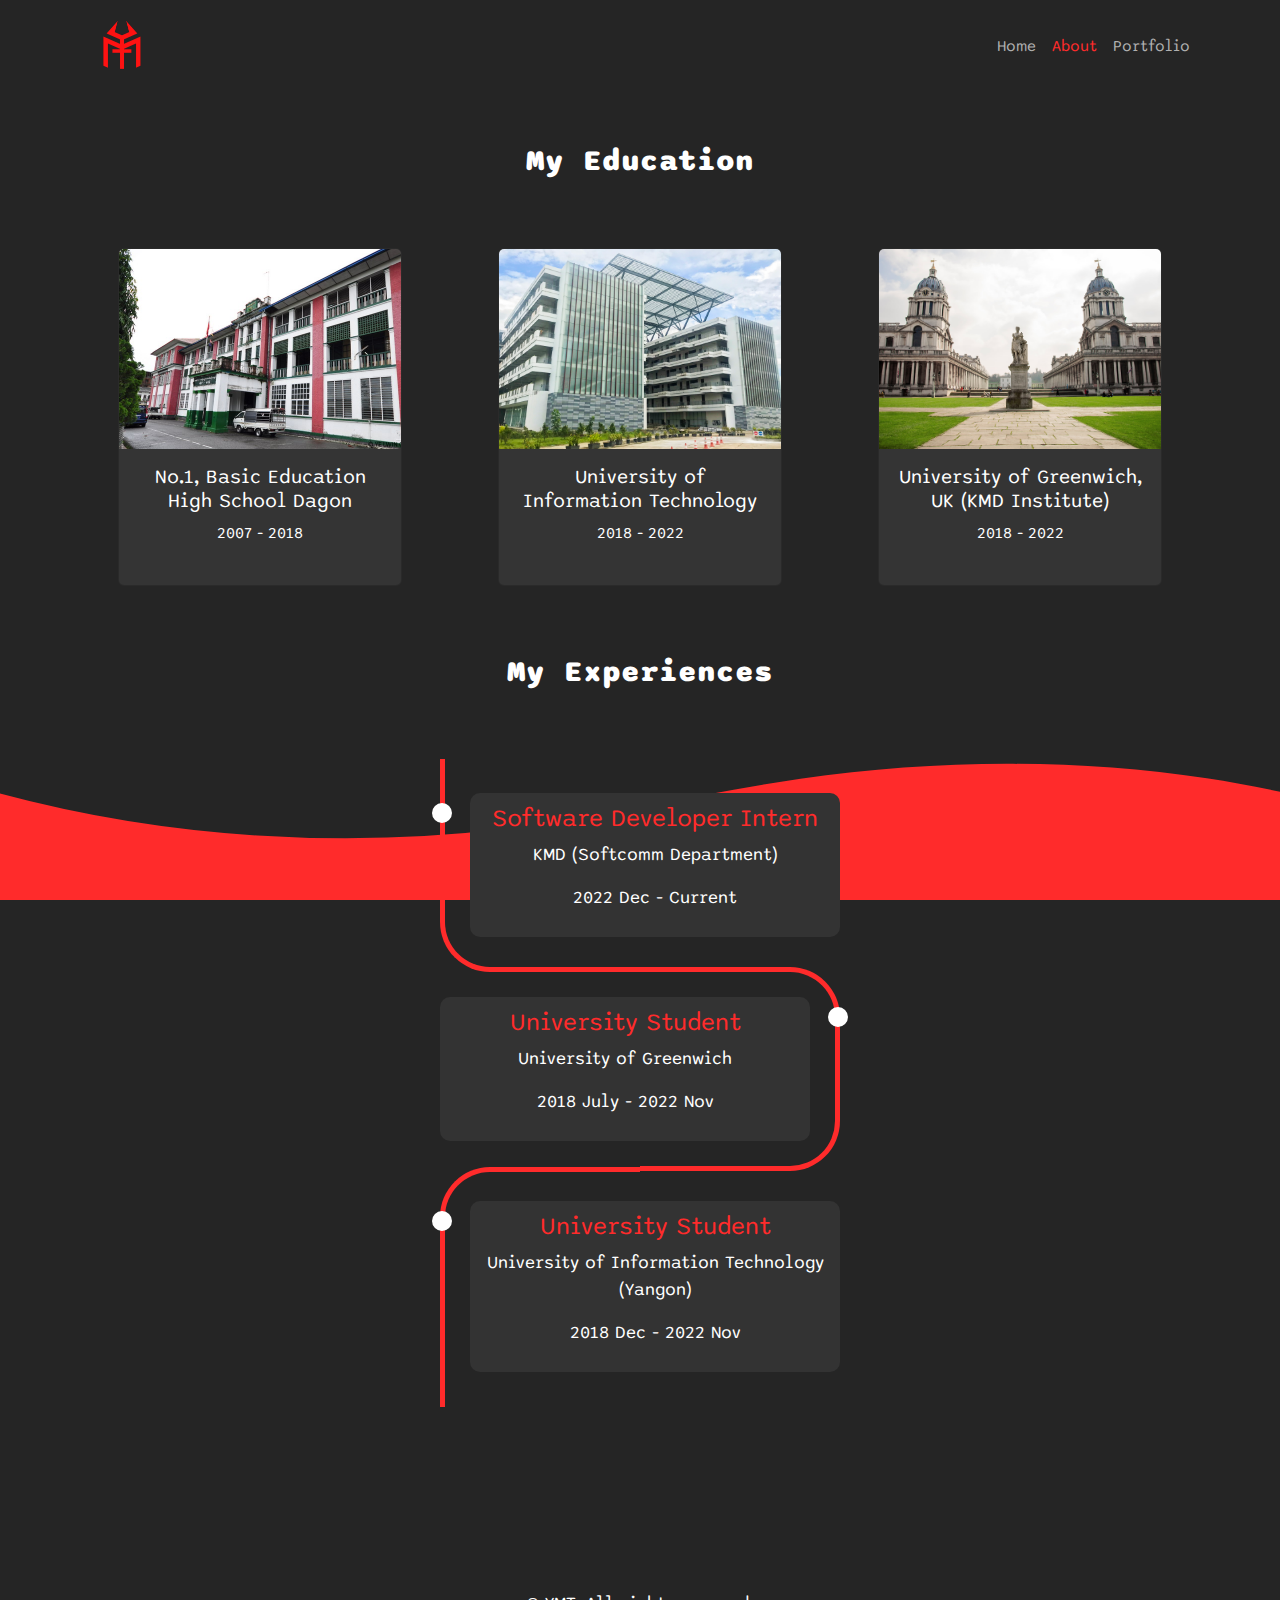
==== about.html @ 86bf2ee4 "12/8/2022" ====
<!doctype html>
<html lang="en">

<head>
    <meta charset="UTF-8">
    <meta http-equiv="X-UA-Compatible" content="IE=edge">
    <meta name="viewport" content="width=device-width, initial-scale=1.0">
    <title>YMT</title>
    <link rel="icon" href="assets/tab-ymt.jpg">

    <!-- internet files -->
    <script src="https://cdn.jsdelivr.net/npm/bootstrap@5.2.3/dist/js/bootstrap.bundle.min.js"
        integrity="sha384-kenU1KFdBIe4zVF0s0G1M5b4hcpxyD9F7jL+jjXkk+Q2h455rYXK/7HAuoJl+0I4"
        crossorigin="anonymous"></script>
    <link rel="stylesheet" href="https://cdnjs.cloudflare.com/ajax/libs/font-awesome/4.7.0/css/font-awesome.min.css">
    <link rel="stylesheet" href="https://cdnjs.cloudflare.com/ajax/libs/animate.css/4.1.1/animate.min.css" />

    <!-- custom files -->
    <link rel="stylesheet" href="css/boostrap.css">
    <link rel="stylesheet" href="css/custom.css">
    <link rel="stylesheet" href="css/experienceTimeline.css">
    <script src="js/script.js"></script>

</head>

<body class="animate__animated animate__lightSpeedInLeft">
    <nav class="navbar navbar-expand-lg navbar-dark ">
        <div class="container ">
            <a class="navbar-brand" href="#">
                <img src="assets/ymt.png" class="logo">
            </a>
            <button class="navbar-toggler" type="button" data-bs-toggle="collapse"
                data-bs-target="#navbarSupportedContent" aria-controls="navbarSupportedContent" aria-expanded="false"
                aria-label="Toggle navigation">
                <span class="navbar-toggler-icon"></span>
            </button>
            <div class="collapse navbar-collapse justify-content-end" id="navbarSupportedContent">
                <ul class="navbar-nav me-auto mb-2 mb-lg-0 ml-auto">
                    <li class="nav-item">
                        <a class="nav-link" aria-current="page" href="index.html">Home</a>
                    </li>
                    <li class="nav-item">
                        <a class="nav-link nav-link-active" aria-current="page" href="about.html">About</a>
                    </li>
                    <li class="nav-item">
                        <a class="nav-link" aria-current="page" href="portfolio.html">Portfolio</a>
                    </li>
                </ul>
            </div>
        </div>
    </nav>
    <!-- header -->
    <div>
        <div class="container text-center my-5 ">
            <div class="row align-items-start">
                <p class="sectionHeader">My Education</p>
                <div class="container">
                    <div class="row">
                        <div class="col-lg-4 mb-3 d-flex align-items-stretch justify-content-center p-5">
                            <div class="card">
                                <img src="assets/education/dagon1.jpg" class="card-img-top cardImg" alt="Card Image">
                                <div class="card-body d-flex flex-column">
                                    <h5 class="card-title">No.1, Basic Education High School Dagon</h5>
                                    <p class="card-text mb-4">2007 - 2018</p>
                                </div>
                            </div>
                        </div>
                        <div class="col-lg-4 mb-3 d-flex align-items-stretch justify-content-center p-5">
                            <div class="card">
                                <img src="assets/education/uit.jpg" class="card-img-top cardImg" alt="Card Image">
                                <div class="card-body d-flex flex-column">
                                    <h5 class="card-title">University of Information Technology</h5>
                                    <p class="card-text mb-4">2018 - 2022</p>
                                </div>
                            </div>
                        </div>
                        <div class="col-lg-4 mb-3 d-flex align-items-stretch justify-content-center p-5">
                            <div class="card">
                                <img src="assets/education/gre.jpg" class="card-img-top cardImg" alt="Card Image">
                                <div class="card-body d-flex flex-column">
                                    <h5 class="card-title">University of Greenwich, UK (KMD Institute)</h5>
                                    <p class="card-text mb-4">2018 - 2022</p>
                                </div>
                            </div>
                        </div>
                    </div>
                </div>
            </div>
            <div class="container">
                <p class="sectionHeader">My Experiences</p>
                <div class="timeline d-flex justify-content-center my-5">
                    <div class="outer">
                        <div class="cardTimeline">
                            <div class="info">
                                <h3 class="title text-center defaultText expTitle">Software Developer Intern</h3>
                                <p class="defaultText">KMD (Softcomm Department)</p>
                                <p class="defaultText">2022 Dec - Current</p>
                            </div>
                        </div>
                        <div class="cardTimeline">
                            <div class="info">
                                <h3 class="title text-center defaultText expTitle">University Student</h3>
                                <p class="defaultText">University of Greenwich</p>
                                <p class="defaultText">2018 July - 2022 Nov</p>
                            </div>
                        </div>
                        <div class="cardTimeline">
                            <div class="info">
                                <h3 class="title text-center defaultText expTitle">University Student</h3>
                                <p class="defaultText">University of Information Technology (Yangon)</p>
                                <p class="defaultText">2018 Dec - 2022 Nov</p>
                            </div>
                        </div>
                    </div>
                </div>
            </div>
        </div>
    </div>
    <footer>
        <br>
        <p class="defaultText mt-5 pt-5 text-center">© YMT. All right reserved.</p>
        <div class="custom-shape-divider-bottom-1670485477">
            <svg data-name="Layer 1" xmlns="http://www.w3.org/2000/svg" viewBox="0 0 1200 120"
                preserveAspectRatio="none">
                <path
                    d="M985.66,92.83C906.67,72,823.78,31,743.84,14.19c-82.26-17.34-168.06-16.33-250.45.39-57.84,11.73-114,31.07-172,41.86A600.21,600.21,0,0,1,0,27.35V120H1200V95.8C1132.19,118.92,1055.71,111.31,985.66,92.83Z"
                    class="shape-fill"></path>
            </svg>
        </div>
    </footer>
</body>

</html>
---- css/custom.css ----
@font-face {
    font-family: Sono-Bold;
    src: url(../fonts/Sono_Monospace-ExtraBold.ttf);
}

@font-face {
    font-family: Sono-Regular;
    src: url(../fonts/Sono-Regular.ttf);
}

html {
    height: 100%;
}

body {
    background: #252525;
}

.logo {
    width: 25%;
}

.nav-link {
    color: #B0B0B0;
    font-family: Sono-Regular;
}

.nav-item>a:hover {
    color: #FF2B2B;
}

.nav-link-active {
    color: #FF2B2B
}

.custom-toggler.navbar-toggler {
    border-color: lightgreen;
}

.myImg {
    border-color: #FF2B2B;
    border-radius: 100%;
    width: 70%;
}

.introText {
    font-family: Sono-Bold;
    color: white;
    font-size: 30px;
}

.sectionHeader {
    font-family: Sono-Bold;
    color: white;
    font-size: 30px;
}

.redText {
    color: #FF2B2B;
}

.myRole {
    font-family: Sono-Regular;
    font-size: 20px;
    color: white;
}

.defaultText {
    font-family: Sono-Regular;
    color: white;
    font-size: 18px;
}

#more {
    display: none;
}

.copyRightText {
    margin-top: 100px;
}

.cardImg {
    height: 200px;
    object-fit: cover;
}

.card {
    background-color: #343434  ;
}

.card-title {
    color: white;
    font-family: Sono-Regular;
}

.card-text {
    color: white;
    font-family: Sono-Regular;
}

.text-bg-mytheme {
    background-color: #FF2B2B;
}

.projectLink {
    color: white;
}

.custom-shape-divider-bottom-1670485477 {
    z-index: -1;
    position: absolute;
    bottom: 0;
    left: 0;
    width: 100%;
    overflow: hidden;
    line-height: 0;
}

.custom-shape-divider-bottom-1670485477 svg {
    position: relative;
    display: block;
    width: calc(152% + 1.3px);
    height: 138px;
}

.custom-shape-divider-bottom-1670485477 .shape-fill {
    fill: #FF2B2B;
}

@media only screen and (min-width: 992px) {
    .navbar-nav {
        margin-left: 100%;
    }
}

@media only screen and (max-width: 992px) {
    .homePageBody {
        background: #252525;
    }
}
---- css/experienceTimeline.css ----
/* Timeline Container */
  .timeline {
    background: var(--primary-color);
    margin: 20px auto;
    padding: 20px;
  }
  
  /* Card container */
  .cardTimeline {
    position: relative;
    max-width: 400px;
  }
  
  /* setting padding based on even or odd */
  .cardTimeline:nth-child(odd) {
    padding: 30px 0 30px 30px;
  }
  .cardTimeline:nth-child(even) {
    padding: 30px 30px 30px 0;
  }
  /* Global ::before */
  .cardTimeline::before {
    content: "";
    position: absolute;
    width: 50%;
    border: solid #FF2B2B;
  }
  
  /* Setting the border of top, bottom, left */
  .cardTimeline:nth-child(odd)::before {
    left: 0px;
    top: -4.5px;
    bottom: -4.5px;
    border-width: 5px 0 5px 5px;
    border-radius: 50px 0 0 50px;
  }
  
  /* Setting the border of top, bottom, right */
  .cardTimeline:nth-child(even)::before {
    right: 0;
    top: 0;
    bottom: 0;
    border-width: 5px 5px 5px 0;
    border-radius: 0 50px 50px 0;
  }
  
  /* Removing the border if it is the first card */
  .cardTimeline:first-child::before {
    border-top: 0;
    border-top-left-radius: 0;
  }
  
  /* Removing the border if it is the last card  and it's odd */
  .cardTimeline:last-child:nth-child(odd)::before {
    border-bottom: 0;
    border-bottom-left-radius: 0;
  }
  
  /* Removing the border if it is the last card  and it's even */
  .cardTimeline:last-child:nth-child(even)::before {
    border-bottom: 0;
    border-bottom-right-radius: 0;
  }
  
  /* Information about the timeline */
  .info {
    display: flex;
    flex-direction: column;
    background: #333;
    color: gray;
    border-radius: 10px;
    padding: 10px;
  }
  
  /* Title of the card */
  .title {
    color: #FF2B2B;
    position: relative;
  }
  
  /* Timeline dot  */
  .title::before {
    content: "";
    position: absolute;
    width: 10px;
    height: 10px;
    background: white;
    border-radius: 999px;
    border: 10px solid white;
  }
  
  /* text right if the card is even  */
  .cardTimeline:nth-child(even) > .info > .title {
    text-align: right;
  }
  
  /* setting dot to the left if the card is odd */
  .cardTimeline:nth-child(odd) > .info > .title::before {
    left: -48px;
  }
  
  /* setting dot to the right if the card is odd */
  .cardTimeline:nth-child(even) > .info > .title::before {
    right: -48px;
  }

  .expTitle {
    font-size: 25px;
  }
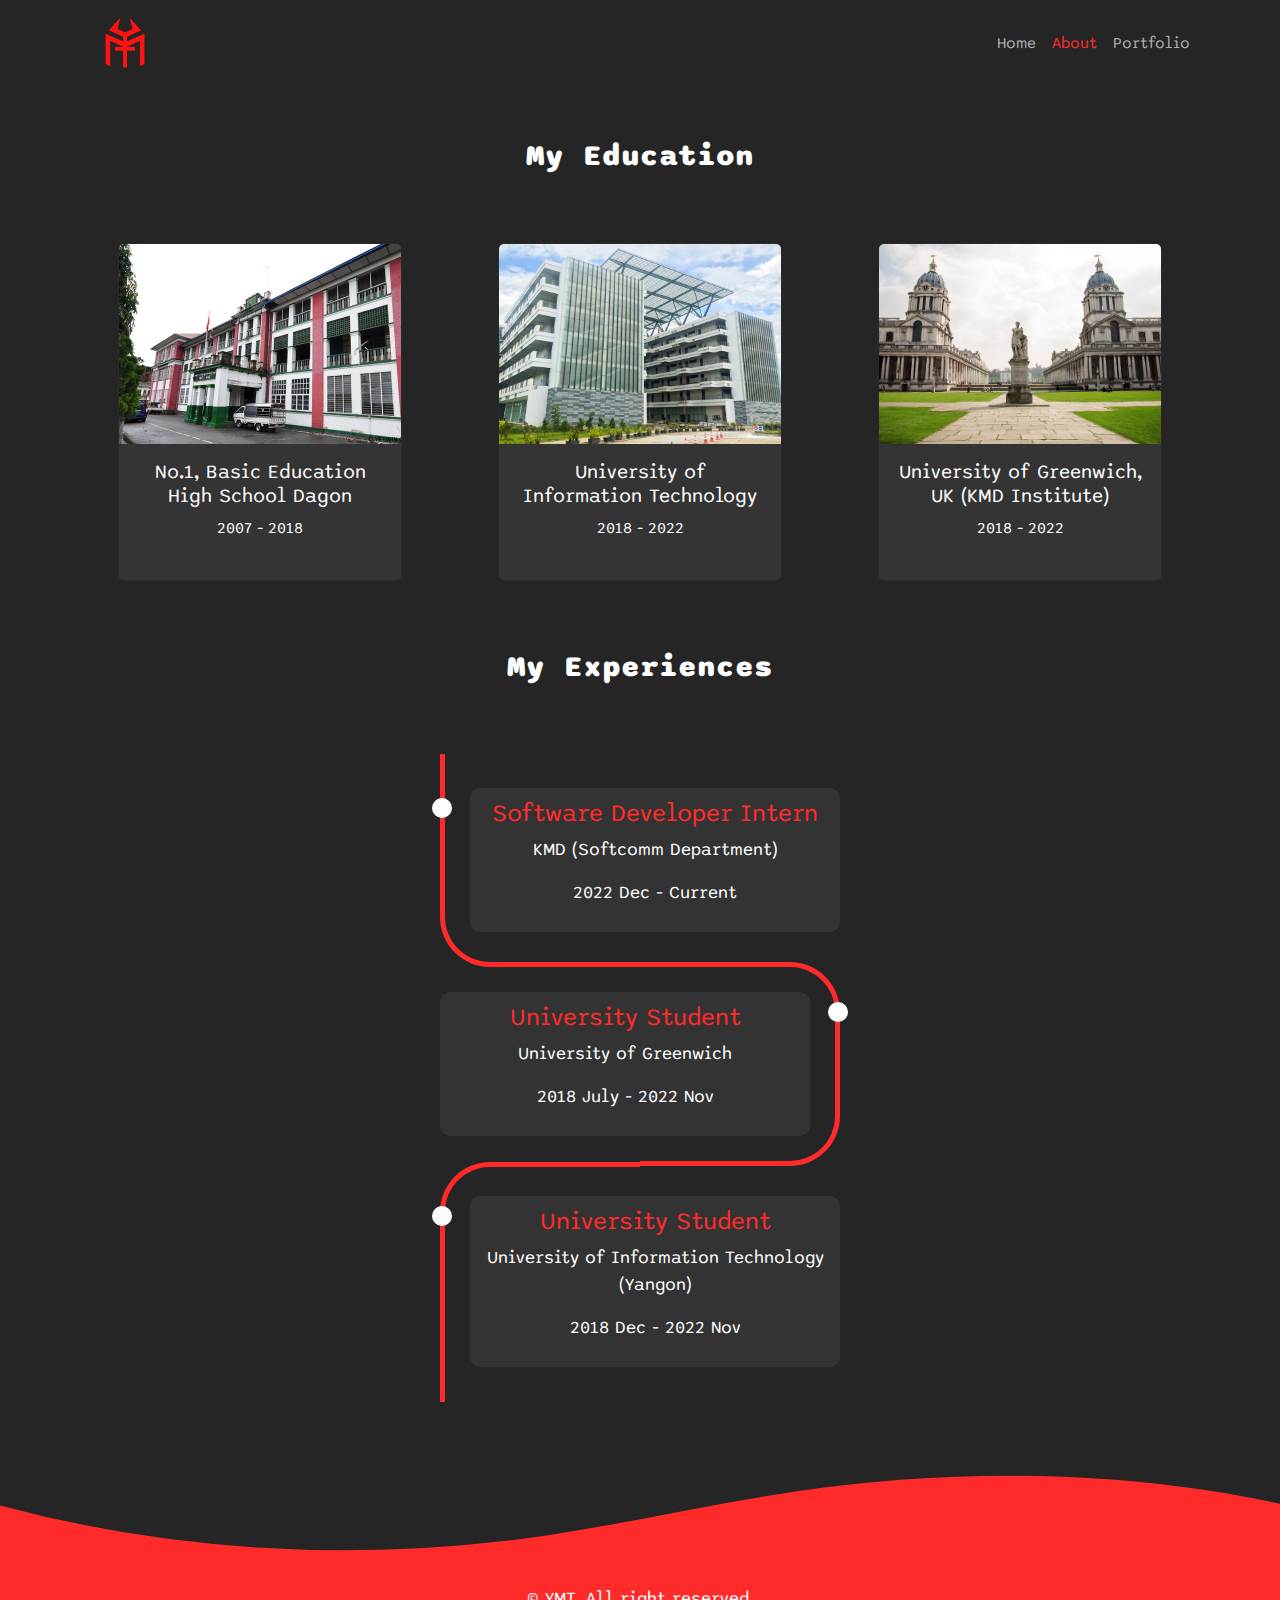
==== commit f557ad34: "12/8/2022 4" ====
--- a/about.html
+++ b/about.html
@@ -23,26 +23,34 @@
 
 </head>
 
-<body class="animate__animated animate__lightSpeedInLeft">
+<body class="animate__animated animate__zoomIn">
     <nav class="navbar navbar-expand-lg navbar-dark ">
-        <div class="container ">
-            <a class="navbar-brand" href="#">
-                <img src="assets/ymt.png" class="logo">
-            </a>
-            <button class="navbar-toggler" type="button" data-bs-toggle="collapse"
-                data-bs-target="#navbarSupportedContent" aria-controls="navbarSupportedContent" aria-expanded="false"
-                aria-label="Toggle navigation">
-                <span class="navbar-toggler-icon"></span>
-            </button>
+        <div class="container">
+            <table>
+                <tr>
+                    <td>
+                        <a class="navbar-brand" href="index.html">
+                            <img src="assets/ymt.png" class="logo">
+                        </a>
+                    </td>
+                    <td>
+                        <button class="navbar-toggler" type="button" data-bs-toggle="collapse"
+                            data-bs-target="#navbarSupportedContent" aria-controls="navbarSupportedContent"
+                            aria-expanded="false" aria-label="Toggle navigation">
+                            <span class="navbar-toggler-icon"></span>
+                        </button>
+                    </td>
+                </tr>
+            </table>
             <div class="collapse navbar-collapse justify-content-end" id="navbarSupportedContent">
                 <ul class="navbar-nav me-auto mb-2 mb-lg-0 ml-auto">
-                    <li class="nav-item">
+                    <li class="nav-item text-center">
                         <a class="nav-link" aria-current="page" href="index.html">Home</a>
                     </li>
-                    <li class="nav-item">
+                    <li class="nav-item text-center">
                         <a class="nav-link nav-link-active" aria-current="page" href="about.html">About</a>
                     </li>
-                    <li class="nav-item">
+                    <li class="nav-item text-center">
                         <a class="nav-link" aria-current="page" href="portfolio.html">Portfolio</a>
                     </li>
                 </ul>
--- a/css/custom.css
+++ b/css/custom.css
@@ -14,6 +14,8 @@
 
 body {
     background: #252525;
+    overflow-x: hidden;
+    position:relative;
 }
 
 .logo {
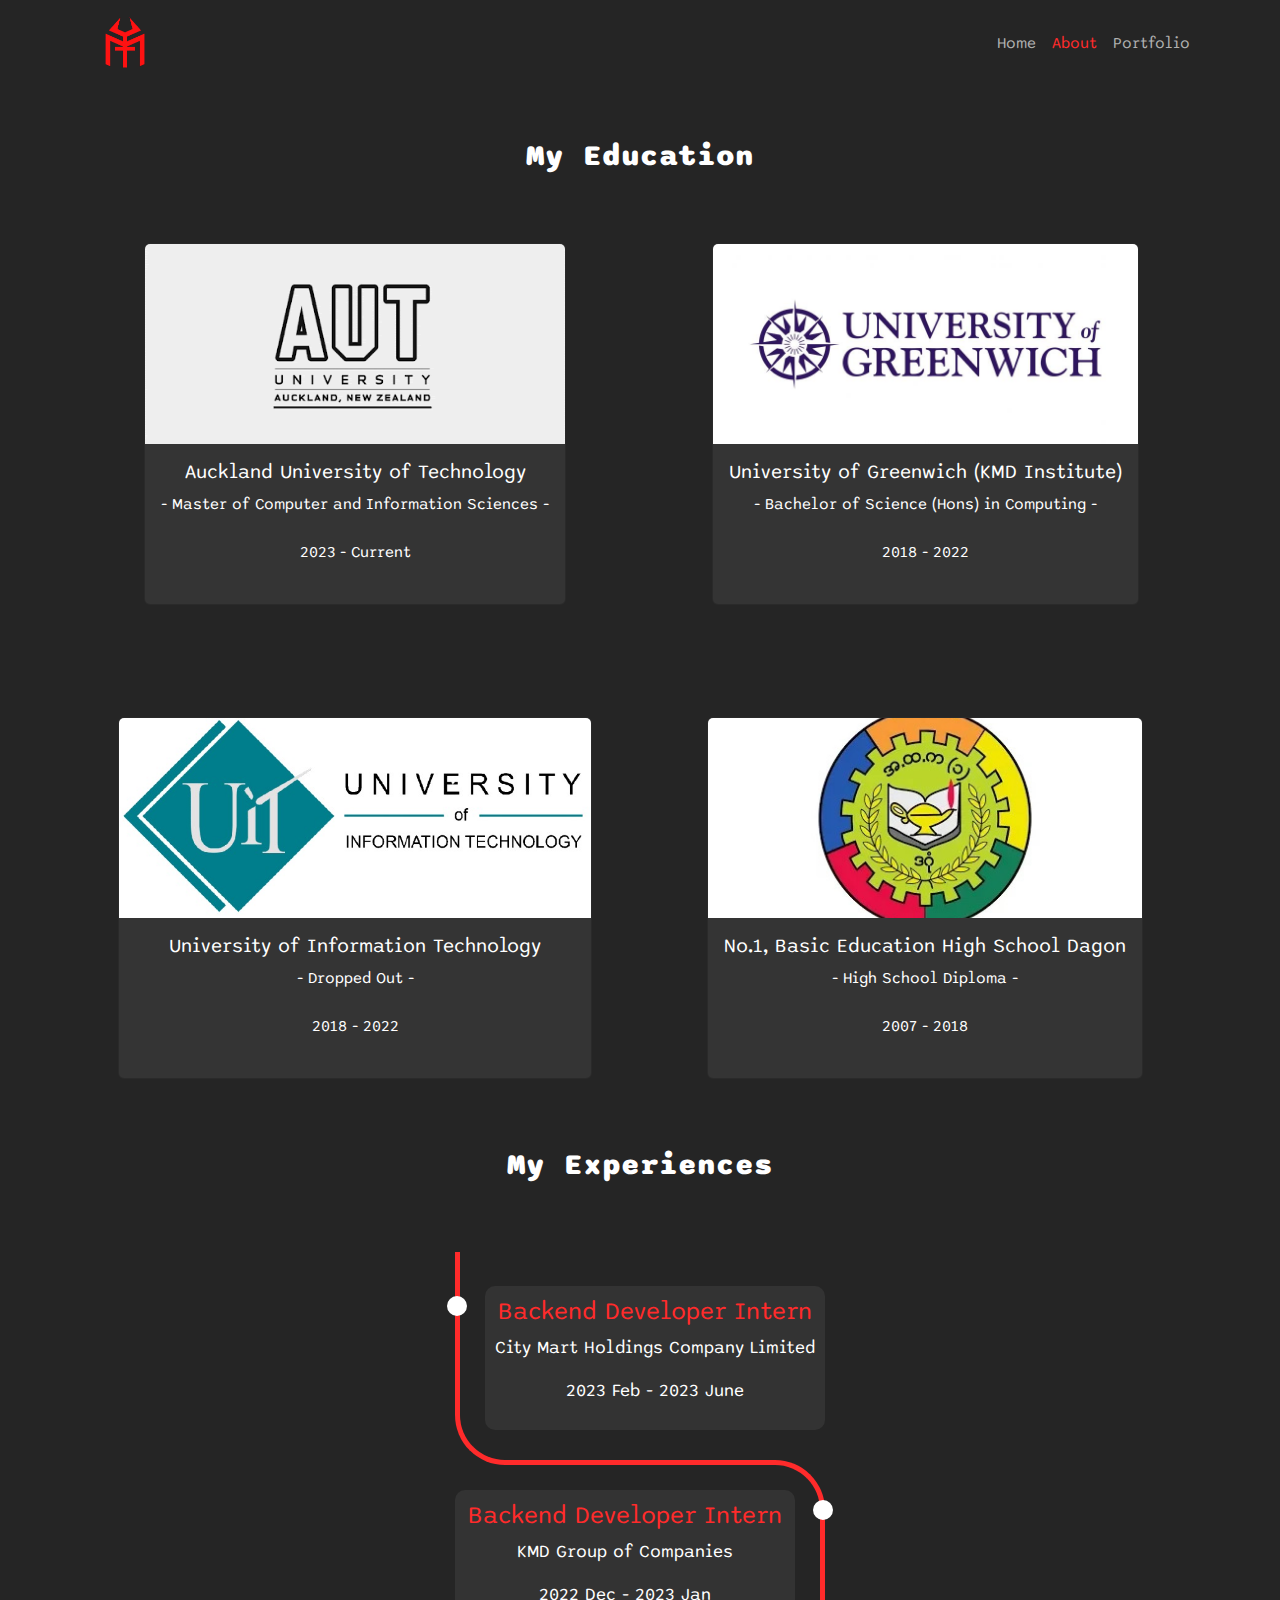
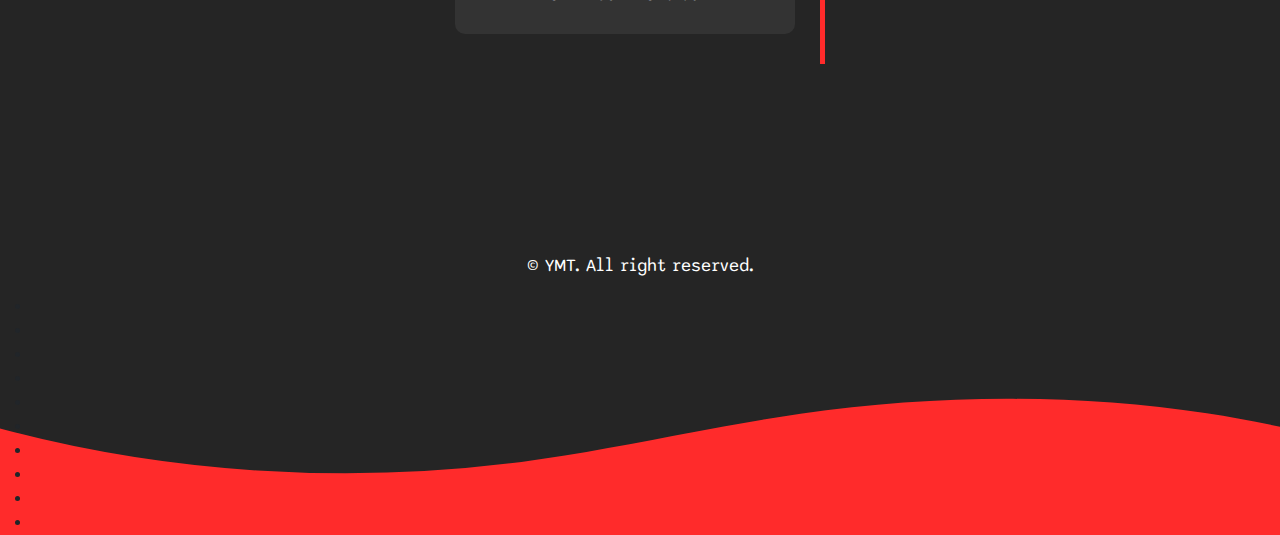
==== commit 43a0d80e: "Educatoin Order + Portfolio Warning msg" ====
--- a/about.html
+++ b/about.html
@@ -19,6 +19,7 @@
     <link rel="stylesheet" href="css/boostrap.css">
     <link rel="stylesheet" href="css/custom.css">
     <link rel="stylesheet" href="css/experienceTimeline.css">
+    <link rel="stylesheet" href="css/backgroundAnim.css">
     <script src="js/script.js"></script>
 
 </head>
@@ -64,30 +65,51 @@
                 <p class="sectionHeader">My Education</p>
                 <div class="container">
                     <div class="row">
-                        <div class="col-lg-4 mb-3 d-flex align-items-stretch justify-content-center p-5">
+                        <div class="col-lg-6 mb-3 d-flex align-items-stretch justify-content-center p-5">
                             <div class="card">
-                                <img src="assets/education/dagon1.jpg" class="card-img-top cardImg" alt="Card Image">
+                                <a href="https://www.aut.ac.nz/" target="_blank">
+                                    <img src="assets/education/aut_logo.jpg" class="card-img-top cardImg" alt="Card Image">
+                                </a>
                                 <div class="card-body d-flex flex-column">
-                                    <h5 class="card-title">No.1, Basic Education High School Dagon</h5>
-                                    <p class="card-text mb-4">2007 - 2018</p>
+                                    <h5 class="card-title">Auckland University of Technology</h5>
+                                    <p class="card-text mb-4">- Master of Computer and Information Sciences -</p>
+                                    <p class="card-text mb-4">2023 - Current</p>
                                 </div>
                             </div>
                         </div>
-                        <div class="col-lg-4 mb-3 d-flex align-items-stretch justify-content-center p-5">
+                        <div class="col-lg-6 mb-3 d-flex align-items-stretch justify-content-center p-5">
                             <div class="card">
-                                <img src="assets/education/uit.jpg" class="card-img-top cardImg" alt="Card Image">
+                                <a href="https://www.gre.ac.uk/" target="_blank">
+                                    <img src="assets/education/uog_logo.png" class="card-img-top cardImg" alt="Card Image">
+                                </a>
                                 <div class="card-body d-flex flex-column">
-                                    <h5 class="card-title">University of Information Technology</h5>
+                                    <h5 class="card-title">University of Greenwich (KMD Institute)</h5>
+                                    <p class="card-text mb-4">- Bachelor of Science (Hons) in Computing -</p>
                                     <p class="card-text mb-4">2018 - 2022</p>
                                 </div>
                             </div>
                         </div>
-                        <div class="col-lg-4 mb-3 d-flex align-items-stretch justify-content-center p-5">
+                        <div class="col-lg-6 mb-3 d-flex align-items-stretch justify-content-center p-5">
                             <div class="card">
-                                <img src="assets/education/gre.jpg" class="card-img-top cardImg" alt="Card Image">
+                                <a href="https://www.uit.edu.mm/" target="_blank">
+                                    <img src="assets/education/uit_logo.jpg" class="card-img-top cardImg" alt="Card Image">
+                                </a>
                                 <div class="card-body d-flex flex-column">
-                                    <h5 class="card-title">University of Greenwich, UK (KMD Institute)</h5>
+                                    <h5 class="card-title">University of Information Technology</h5>
+                                    <p class="card-text mb-4">- Dropped Out -</p>
                                     <p class="card-text mb-4">2018 - 2022</p>
+                                </div>
+                            </div>
+                        </div>
+                        <div class="col-lg-6 mb-3 d-flex align-items-stretch justify-content-center p-5">
+                            <div class="card">
+                                <a href="https://en.wikipedia.org/wiki/Basic_Education_High_School_No._1_Dagon" target="_blank">
+                                    <img src="assets/education/dagon1_logo.jpg" class="card-img-top cardImg" alt="Card Image">
+                                </a>
+                                <div class="card-body d-flex flex-column">
+                                    <h5 class="card-title">No.1, Basic Education High School Dagon</h5>
+                                    <p class="card-text mb-4">- High School Diploma -</p>
+                                    <p class="card-text mb-4">2007 - 2018</p>
                                 </div>
                             </div>
                         </div>
@@ -100,23 +122,16 @@
                     <div class="outer">
                         <div class="cardTimeline">
                             <div class="info">
-                                <h3 class="title text-center defaultText expTitle">Software Developer Intern</h3>
-                                <p class="defaultText">KMD (Softcomm Department)</p>
-                                <p class="defaultText">2022 Dec - Current</p>
+                                <h3 class="title text-center defaultText expTitle">Backend Developer Intern</h3>
+                                <p class="defaultText">City Mart Holdings Company Limited</p>
+                                <p class="defaultText">2023 Feb - 2023 June</p>
                             </div>
                         </div>
                         <div class="cardTimeline">
                             <div class="info">
-                                <h3 class="title text-center defaultText expTitle">University Student</h3>
-                                <p class="defaultText">University of Greenwich</p>
-                                <p class="defaultText">2018 July - 2022 Nov</p>
-                            </div>
-                        </div>
-                        <div class="cardTimeline">
-                            <div class="info">
-                                <h3 class="title text-center defaultText expTitle">University Student</h3>
-                                <p class="defaultText">University of Information Technology (Yangon)</p>
-                                <p class="defaultText">2018 Dec - 2022 Nov</p>
+                                <h3 class="title text-center defaultText expTitle">Backend Developer Intern</h3>
+                                <p class="defaultText">KMD Group of Companies</p>
+                                <p class="defaultText">2022 Dec - 2023 Jan</p>
                             </div>
                         </div>
                     </div>
@@ -136,6 +151,20 @@
             </svg>
         </div>
     </footer>
+    <div class="area">
+        <ul class="circles">
+            <li></li>
+            <li></li>
+            <li></li>
+            <li></li>
+            <li></li>
+            <li></li>
+            <li></li>
+            <li></li>
+            <li></li>
+            <li></li>
+        </ul>
+    </div>
 </body>
 
 </html>--- a/css/custom.css
+++ b/css/custom.css
@@ -1,143 +1,187 @@
 @font-face {
-    font-family: Sono-Bold;
-    src: url(../fonts/Sono_Monospace-ExtraBold.ttf);
+  font-family: Sono-Bold;
+  src: url(../fonts/Sono_Monospace-ExtraBold.ttf);
 }
 
 @font-face {
-    font-family: Sono-Regular;
-    src: url(../fonts/Sono-Regular.ttf);
+  font-family: Sono-Regular;
+  src: url(../fonts/Sono-Regular.ttf);
 }
 
 html {
-    height: 100%;
+  height: 100%;
 }
 
 body {
-    background: #252525;
-    overflow-x: hidden;
-    position:relative;
+  background: #252525;
+  overflow-x: hidden;
+  position: relative;
 }
 
 .logo {
-    width: 25%;
+  width: 25%;
 }
 
 .nav-link {
-    color: #B0B0B0;
-    font-family: Sono-Regular;
+  color: #b0b0b0;
+  font-family: Sono-Regular;
 }
 
-.nav-item>a:hover {
-    color: #FF2B2B;
+.nav-item > a:hover {
+  color: #ff2b2b;
 }
 
 .nav-link-active {
-    color: #FF2B2B
+  color: #ff2b2b;
 }
 
 .custom-toggler.navbar-toggler {
-    border-color: lightgreen;
+  border-color: lightgreen;
 }
 
 .myImg {
-    border-color: #FF2B2B;
-    border-radius: 100%;
-    width: 70%;
+  border-color: #ff2b2b;
+  border-radius: 100%;
+  width: 50vh;
+  height: 50vh;
+  object-fit: cover;
 }
 
 .introText {
-    font-family: Sono-Bold;
-    color: white;
-    font-size: 30px;
+  font-family: Sono-Bold;
+  color: white;
+  font-size: 30px;
 }
 
 .sectionHeader {
-    font-family: Sono-Bold;
-    color: white;
-    font-size: 30px;
+  font-family: Sono-Bold;
+  color: white;
+  font-size: 30px;
 }
 
 .redText {
-    color: #FF2B2B;
+  color: #ff2b2b;
 }
 
 .myRole {
-    font-family: Sono-Regular;
-    font-size: 20px;
-    color: white;
+  font-family: Sono-Regular;
+  font-size: 20px;
+  color: white;
 }
 
 .defaultText {
-    font-family: Sono-Regular;
-    color: white;
-    font-size: 18px;
+  font-family: Sono-Regular;
+  color: white;
+  font-size: 18px;
 }
 
 #more {
-    display: none;
+  display: none;
+  text-align: justify;
 }
 
 .copyRightText {
-    margin-top: 100px;
+  margin-top: 100px;
 }
 
 .cardImg {
-    height: 200px;
-    object-fit: cover;
+  height: 200px;
+  object-fit: cover;
 }
 
 .card {
-    background-color: #343434  ;
+  background-color: #343434;
 }
 
 .card-title {
-    color: white;
-    font-family: Sono-Regular;
+  color: white;
+  font-family: Sono-Regular;
 }
 
 .card-text {
-    color: white;
-    font-family: Sono-Regular;
+  color: white;
+  font-family: Sono-Regular;
 }
 
 .text-bg-mytheme {
-    background-color: #FF2B2B;
+  background-color: #ff2b2b;
 }
 
 .projectLink {
-    color: white;
+  color: white;
 }
 
 .custom-shape-divider-bottom-1670485477 {
-    z-index: -1;
-    position: absolute;
-    bottom: 0;
-    left: 0;
-    width: 100%;
-    overflow: hidden;
-    line-height: 0;
+  z-index: -1;
+  position: absolute;
+  bottom: 0;
+  left: 0;
+  width: 100%;
+  overflow: hidden;
+  line-height: 0;
 }
 
 .custom-shape-divider-bottom-1670485477 svg {
-    position: relative;
-    display: block;
-    width: calc(152% + 1.3px);
-    height: 138px;
+  position: relative;
+  display: block;
+  width: calc(152% + 1.3px);
+  height: 138px;
 }
 
 .custom-shape-divider-bottom-1670485477 .shape-fill {
-    fill: #FF2B2B;
+  fill: #ff2b2b;
+}
+
+.glow {
+  color: #ff2b2b;
+  text-align: center;
+  -webkit-animation: glow 1s ease-in-out infinite alternate;
+  -moz-animation: glow 1s ease-in-out infinite alternate;
+  animation: glow 1s ease-in-out infinite alternate;
+}
+
+/* moving text */
+.marquee {
+  margin: 0 auto;
+  white-space: nowrap;
+  overflow: hidden;
+}
+
+.marquee span {
+  display: inline-block;
+  padding-left: 100%;
+  animation: marquee 30s linear infinite;
+}
+
+@keyframes marquee {
+  0% {
+    transform: translate(0, 0);
+  }
+  100% {
+    transform: translate(-100%, 0);
+  }
+}
+
+@-webkit-keyframes glow {
+  from {
+    text-shadow: 0 0 1px #fff, 0 0 2px #fff, 0 0 3px #808080, 0 0 4px #808080,
+      0 0 5px #808080, 0 0 6px #808080, 0 0 7px #808080;
+  }
+
+  to {
+    text-shadow: 0 0 1px #808080, 0 0 2px #808080, 0 0 3px #fff, 0 0 4px #fff,
+      0 0 5px #fff, 0 0 6px #fff, 0 0 7px #fff;
+  }
 }
 
 @media only screen and (min-width: 992px) {
-    .navbar-nav {
-        margin-left: 100%;
-    }
+  .navbar-nav {
+    margin-left: 100%;
+  }
 }
 
 @media only screen and (max-width: 992px) {
-    .homePageBody {
-        background: #252525;
-    }
+  .homePageBody {
+    background: #252525;
+  }
 }
-
